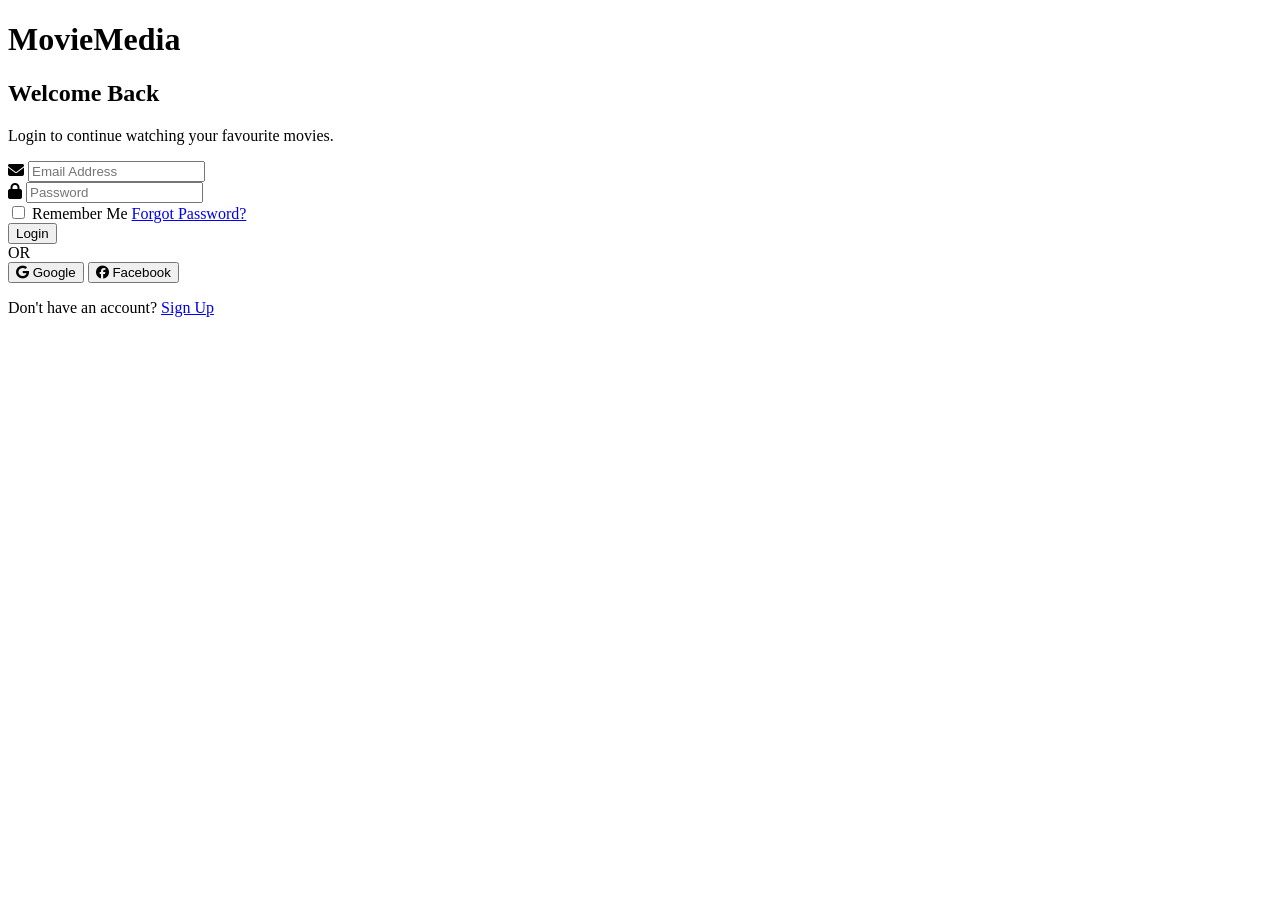
==== Loginpage.html @ b87baf0e "new commit" ====
<!DOCTYPE html>
<html lang="en">
<head>
    <meta charset="UTF-8">
    <meta name="viewport" content="width=device-width, initial-scale=1.0">
    <title>MovieMedia | Login</title>

    <link rel="stylesheet" href="style.css">
    <link rel="stylesheet" href="https://cdnjs.cloudflare.com/ajax/libs/font-awesome/6.4.0/css/all.min.css">
</head>

<body>

<div class="login-container">

    <div class="login-box">

        <h1>MovieMedia</h1>

        <h2>Welcome Back</h2>

        <p>Login to continue watching your favourite movies.</p>

        <form method="POST" action="#" onsubmit="handleLogin(event)">

            <div class="input-box">
                <i class="fa-solid fa-envelope"></i>
                <input type="email" name="email" placeholder="Email Address" required>
            </div>

            <div class="input-box">
                <i class="fa-solid fa-lock"></i>
                <input type="password" name="password" placeholder="Password" required>
            </div>

            <div class="options">

                <label>
                    <input type="checkbox" name="remember">
                    Remember Me
                </label>

                <a href="#">Forgot Password?</a>

            </div>

            <button type="submit" class="login-btn">
                Login
            </button>

        </form>

        <div class="divider">
            OR
        </div>

        <div class="social-login">

            <button type="button" onclick="loginWithGoogle()">
                <i class="fab fa-google"></i>
                Google
            </button>

            <button type="button" onclick="loginWithFacebook()">
                <i class="fab fa-facebook"></i>
                Facebook
            </button>

        </div>

        <p class="signup-link">
            Don't have an account?
            <a href="signup.html">Sign Up</a>
        </p>

    </div>

</div>

<script>
    function handleLogin(event) {
        event.preventDefault();
        const email = event.target.email.value;
        const password = event.target.password.value;
        if (email && password) {
            alert('Login successful for ' + email);
            // Redirect to home page or dashboard
            window.location.href = 'Home_page.html';
        } else {
            alert('Please fill in all fields');
        }
    }

    function loginWithGoogle() {
        alert('Google login functionality to be implemented');
    }

    function loginWithFacebook() {
        alert('Facebook login functionality to be implemented');
    }
</script>

</body>
</html>
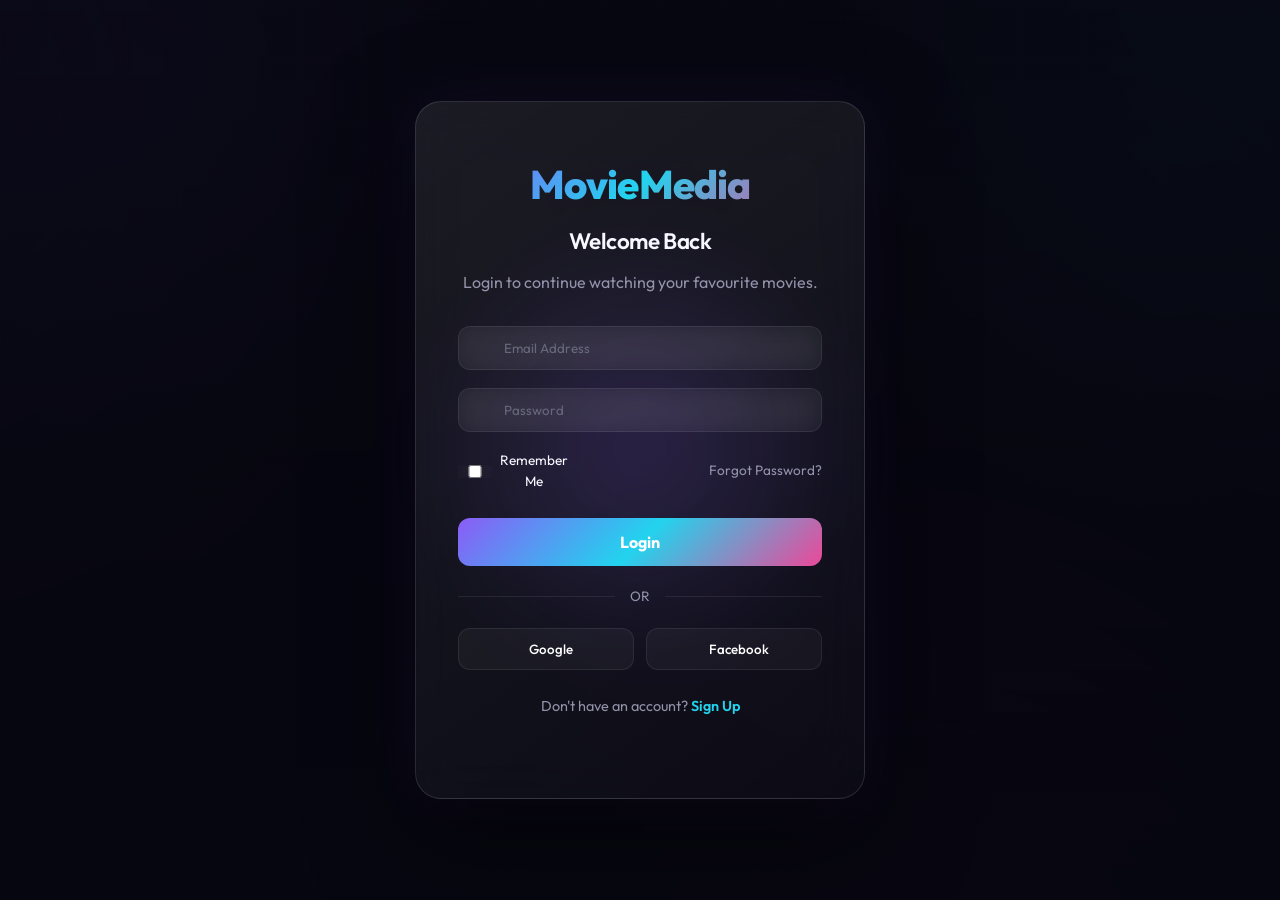
==== commit 07925333: "new commit" ====
--- a/Loginpage.html
+++ b/Loginpage.html
@@ -6,7 +6,7 @@
     <title>MovieMedia | Login</title>
 
     <link rel="stylesheet" href="style.css">
-    <link rel="stylesheet" href="https://cdnjs.cloudflare.com/ajax/libs/font-awesome/6.4.0/css/all.min.css">
+    
 </head>
 
 <body>
--- a/style.css
+++ b/style.css
@@ -0,0 +1,2320 @@
+@import url('https://fonts.googleapis.com/css2?family=Outfit:wght@300;400;500;600;700;800&display=swap');
+
+:root {
+
+    --bg-color: #070711;
+    --surface-color: #10101c;
+    --surface-color-light: #171729;
+
+    --text-primary: #f7f7ff;
+    --text-secondary: #9292aa;
+
+
+    --accent-color: #8b5cf6;
+    --accent-hover: #a78bfa;
+
+    --cyan: #22d3ee;
+    --pink: #ec4899;
+    --blue: #3b82f6;
+
+
+    --border-color: rgba(255, 255, 255, 0.08);
+    --glass-bg: rgba(13, 13, 28, 0.68);
+    --glass-border: rgba(255, 255, 255, 0.10);
+
+    --gradient:
+        linear-gradient(135deg,
+            #8b5cf6,
+            #22d3ee,
+            #ec4899);
+
+    --gradient-purple:
+        linear-gradient(135deg,
+            #8b5cf6,
+            #6366f1);
+
+    --gradient-cyan:
+        linear-gradient(135deg,
+            #06b6d4,
+            #22d3ee);
+
+    --shadow:
+        0 20px 60px rgba(0, 0, 0, 0.45);
+
+    --glow-purple:
+        0 0 35px rgba(139, 92, 246, 0.20);
+
+    --glow-cyan:
+        0 0 35px rgba(34, 211, 238, 0.18);
+
+    --font-main: 'Outfit', sans-serif;
+
+    --transition:
+        all 0.35s cubic-bezier(0.2, 0.8, 0.2, 1);
+}
+
+* {
+    margin: 0;
+    padding: 0;
+    box-sizing: border-box;
+}
+
+html {
+    scroll-behavior: smooth;
+}
+
+body {
+    font-family: var(--font-main);
+    background:
+        radial-gradient(circle at 10% 10%,
+            rgba(139, 92, 246, 0.08),
+            transparent 25%),
+        radial-gradient(circle at 90% 20%,
+            rgba(34, 211, 238, 0.06),
+            transparent 25%),
+        var(--bg-color);
+
+    color: var(--text-primary);
+    line-height: 1.6;
+    overflow-x: hidden;
+
+    min-height: 100vh;
+}
+
+
+
+body::before {
+    content: "";
+    position: fixed;
+    inset: -50%;
+
+    background:
+        radial-gradient(circle at 20% 30%,
+            rgba(139, 92, 246, 0.14),
+            transparent 25%),
+        radial-gradient(circle at 80% 20%,
+            rgba(34, 211, 238, 0.10),
+            transparent 25%),
+        radial-gradient(circle at 60% 80%,
+            rgba(236, 72, 153, 0.08),
+            transparent 25%);
+
+    filter: blur(90px);
+
+    animation: auroraMove 16s ease-in-out infinite alternate;
+
+    pointer-events: none;
+    z-index: -2;
+}
+
+body::after {
+    content: "";
+
+    position: fixed;
+    inset: 0;
+
+    background-image:
+        linear-gradient(rgba(255, 255, 255, 0.015) 1px,
+            transparent 1px),
+        linear-gradient(90deg,
+            rgba(255, 255, 255, 0.015) 1px,
+            transparent 1px);
+
+    background-size: 60px 60px;
+
+    mask-image:
+        linear-gradient(to bottom,
+            black,
+            transparent 90%);
+
+    pointer-events: none;
+    z-index: -1;
+}
+
+@keyframes auroraMove {
+    0% {
+        transform: translate(-3%, -2%) scale(1);
+    }
+
+    50% {
+        transform: translate(2%, 3%) scale(1.05);
+    }
+
+    100% {
+        transform: translate(4%, -2%) scale(1.08);
+    }
+}
+
+a {
+    text-decoration: none;
+    color: var(--text-secondary);
+    transition: var(--transition);
+}
+
+a:hover {
+    color: var(--text-primary);
+}
+
+
+button {
+    cursor: pointer;
+    font-family: var(--font-main);
+
+    border: none;
+    outline: none;
+
+    transition: var(--transition);
+}
+
+
+h1,
+h2,
+h3,
+h4,
+h5,
+h6 {
+    color: var(--text-primary);
+    font-weight: 600;
+    letter-spacing: -0.02em;
+}
+
+::selection {
+    background: rgba(139, 92, 246, 0.35);
+    color: white;
+}
+
+.badge,
+.new-badge {
+    position: absolute;
+
+    top: 12px;
+    left: 12px;
+
+    padding: 5px 11px;
+
+    border-radius: 8px;
+
+    background:
+        linear-gradient(135deg,
+            rgba(139, 92, 246, 0.95),
+            rgba(99, 102, 241, 0.95));
+
+    color: white;
+
+    font-size: 0.72rem;
+    font-weight: 700;
+
+    letter-spacing: 0.05em;
+    text-transform: uppercase;
+
+    z-index: 5;
+
+    box-shadow:
+        0 8px 25px rgba(139, 92, 246, 0.35);
+
+    backdrop-filter: blur(10px);
+}
+
+.new-badge {
+    background:
+        linear-gradient(135deg,
+            var(--cyan),
+            var(--blue));
+
+    box-shadow:
+        0 8px 25px rgba(34, 211, 238, 0.30);
+}
+
+
+input,
+textarea {
+    font-family: var(--font-main);
+
+    width: 100%;
+
+    background: rgba(255, 255, 255, 0.035);
+
+    border: 1px solid var(--border-color);
+
+    color: var(--text-primary);
+
+    padding: 13px 16px;
+
+    border-radius: 12px;
+
+    outline: none;
+
+    transition: var(--transition);
+
+    backdrop-filter: blur(10px);
+}
+
+input::placeholder,
+textarea::placeholder {
+    color: #68687d;
+}
+
+input:focus,
+textarea:focus {
+    border-color: rgba(139, 92, 246, 0.75);
+
+    background: rgba(139, 92, 246, 0.055);
+
+    box-shadow:
+        0 0 0 3px rgba(139, 92, 246, 0.10),
+        0 0 25px rgba(139, 92, 246, 0.08);
+}
+
+.movie-section {
+    padding: 70px 5%;
+}
+
+.movie-section h2 {
+    margin-bottom: 30px;
+
+    font-size: 2rem;
+
+    display: flex;
+    align-items: center;
+
+    gap: 12px;
+}
+
+.movie-section h2::before {
+    content: "";
+
+    width: 5px;
+    height: 30px;
+
+    border-radius: 20px;
+
+    background: var(--gradient);
+
+    box-shadow:
+        0 0 20px rgba(139, 92, 246, 0.5);
+}
+
+
+.movie-container {
+    display: grid;
+
+    grid-template-columns:
+        repeat(auto-fill, minmax(220px, 1fr));
+
+    gap: 28px;
+}
+
+
+
+.movie-card {
+    position: relative;
+
+    background:
+        linear-gradient(145deg,
+            rgba(255, 255, 255, 0.065),
+            rgba(255, 255, 255, 0.015));
+
+    border: 1px solid var(--border-color);
+
+    border-radius: 20px;
+
+    overflow: hidden;
+
+    cursor: pointer;
+
+    box-shadow: var(--shadow);
+
+    transform: translateZ(0);
+
+    transition:
+        transform 0.5s cubic-bezier(0.2, 0.8, 0.2, 1),
+        box-shadow 0.5s ease,
+        border-color 0.5s ease;
+}
+
+.movie-card::before {
+    content: "";
+
+    position: absolute;
+
+    inset: 0;
+
+    background:
+        linear-gradient(135deg,
+            rgba(139, 92, 246, 0.10),
+            transparent 45%,
+            rgba(34, 211, 238, 0.06));
+
+    opacity: 0;
+
+    transition: opacity 0.5s ease;
+
+    pointer-events: none;
+
+    z-index: 2;
+}
+
+.movie-card::after {
+    content: "";
+
+    position: absolute;
+
+    left: 0;
+    right: 0;
+    bottom: 0;
+
+    height: 55%;
+
+    background:
+        linear-gradient(to top,
+            rgba(7, 7, 17, 0.98),
+            transparent);
+
+    pointer-events: none;
+
+    z-index: 1;
+}
+
+.movie-card:hover {
+    transform:
+        translateY(-12px) scale(1.025);
+
+    border-color:
+        rgba(139, 92, 246, 0.45);
+
+    box-shadow:
+        0 30px 70px rgba(0, 0, 0, 0.65),
+        0 0 40px rgba(139, 92, 246, 0.13);
+}
+
+.movie-card:hover::before {
+    opacity: 1;
+}
+
+.movie-card img {
+    width: 100%;
+    height: 340px;
+
+    object-fit: cover;
+
+    display: block;
+
+    background: var(--surface-color-light);
+
+    transition:
+        transform 0.7s cubic-bezier(0.2, 0.8, 0.2, 1),
+        filter 0.5s ease;
+}
+
+.movie-card:hover img {
+    transform: scale(1.08);
+
+    filter:
+        brightness(0.72) saturate(1.15);
+}
+
+
+.movie-card h3 {
+    position: relative;
+
+    padding: 18px 18px 5px;
+
+    font-size: 1.15rem;
+
+    white-space: nowrap;
+
+    overflow: hidden;
+
+    text-overflow: ellipsis;
+
+    z-index: 3;
+}
+
+.movie-card p {
+    position: relative;
+
+    padding: 0 18px 18px;
+
+    color: var(--text-secondary);
+
+    font-size: 0.88rem;
+
+    z-index: 3;
+}
+
+.live-section {
+    padding: 70px 5%;
+}
+
+.live-section h2 {
+    margin-bottom: 30px;
+    font-size: 2rem;
+}
+
+.live-card {
+    position: relative;
+
+    display: flex;
+
+    background:
+        linear-gradient(120deg,
+            rgba(139, 92, 246, 0.12),
+            rgba(34, 211, 238, 0.04),
+            rgba(255, 255, 255, 0.02));
+
+    border-radius: 24px;
+
+    overflow: hidden;
+
+    border: 1px solid rgba(139, 92, 246, 0.18);
+
+    box-shadow:
+        0 30px 80px rgba(0, 0, 0, 0.5);
+
+    backdrop-filter: blur(20px);
+}
+
+.live-card::before {
+    content: "";
+
+    position: absolute;
+
+    width: 300px;
+    height: 300px;
+
+    right: -100px;
+    top: -100px;
+
+    background: var(--cyan);
+
+    opacity: 0.08;
+
+    filter: blur(80px);
+
+    border-radius: 50%;
+}
+
+
+/* =========================================================
+   LIVE IMAGE
+   ========================================================= */
+
+.live-card img {
+    width: 50%;
+
+    object-fit: cover;
+
+    background: var(--surface-color-light);
+
+    transition: transform 0.7s ease;
+}
+
+.live-card:hover img {
+    transform: scale(1.04);
+}
+
+
+.live-content {
+    position: relative;
+
+    padding: 55px;
+
+    width: 50%;
+
+    display: flex;
+
+    flex-direction: column;
+
+    justify-content: center;
+
+    align-items: flex-start;
+
+    z-index: 2;
+}
+
+
+.live-indicator {
+    background:
+        rgba(236, 72, 153, 0.08);
+
+    color: #f472b6;
+
+    padding: 7px 14px;
+
+    border-radius: 50px;
+
+    font-size: 0.78rem;
+
+    font-weight: 700;
+
+    margin-bottom: 18px;
+
+    display: inline-flex;
+
+    align-items: center;
+
+    gap: 8px;
+
+    border:
+        1px solid rgba(236, 72, 153, 0.18);
+
+    text-transform: uppercase;
+
+    letter-spacing: 0.08em;
+}
+
+.live-indicator::before {
+    content: "";
+
+    width: 7px;
+    height: 7px;
+
+    background: #f472b6;
+
+    border-radius: 50%;
+
+    box-shadow:
+        0 0 12px #f472b6;
+
+    animation: livePulse 1.5s infinite;
+}
+
+@keyframes livePulse {
+    0% {
+        opacity: 1;
+        transform: scale(1);
+    }
+
+    50% {
+        opacity: 0.4;
+        transform: scale(0.7);
+    }
+
+    100% {
+        opacity: 1;
+        transform: scale(1);
+    }
+}
+
+.live-content h3 {
+    font-size: 2.5rem;
+
+    line-height: 1.15;
+
+    margin-bottom: 18px;
+}
+
+.live-content p {
+    color: var(--text-secondary);
+
+    margin-bottom: 28px;
+
+    font-size: 1.05rem;
+
+    max-width: 550px;
+}
+
+.live-content button {
+    position: relative;
+
+    background: var(--gradient-purple);
+
+    color: white;
+
+    padding: 13px 25px;
+
+    border-radius: 12px;
+
+    font-size: 0.95rem;
+
+    font-weight: 700;
+
+    display: flex;
+
+    align-items: center;
+
+    gap: 9px;
+
+    overflow: hidden;
+}
+
+.live-content button::before {
+    content: "";
+
+    position: absolute;
+
+    top: 0;
+    left: -100%;
+
+    width: 100%;
+    height: 100%;
+
+    background:
+        linear-gradient(90deg,
+            transparent,
+            rgba(255, 255, 255, 0.25),
+            transparent);
+
+    transition: left 0.6s ease;
+}
+
+.live-content button:hover::before {
+    left: 100%;
+}
+
+.live-content button:hover {
+    transform: translateY(-3px);
+
+    box-shadow:
+        0 12px 35px rgba(139, 92, 246, 0.30);
+}
+
+.chatbot {
+    position: fixed;
+
+    bottom: 30px;
+    right: 30px;
+
+    z-index: 100;
+}
+
+
+.chat-btn {
+    position: relative;
+
+    width: 64px;
+    height: 64px;
+
+    border-radius: 50%;
+
+    background:
+        radial-gradient(circle at 35% 30%,
+            #ffffff,
+            #22d3ee 18%,
+            #8b5cf6 55%,
+            #11111f 100%);
+
+    color: white;
+
+    font-size: 1.35rem;
+
+    display: flex;
+
+    align-items: center;
+    justify-content: center;
+
+    box-shadow:
+        0 0 25px rgba(139, 92, 246, 0.5),
+        0 0 60px rgba(34, 211, 238, 0.18);
+
+    animation: orbFloat 3s ease-in-out infinite;
+}
+
+.chat-btn::before {
+    content: "";
+
+    position: absolute;
+
+    inset: -7px;
+
+    border-radius: 50%;
+
+    border: 1px solid rgba(139, 92, 246, 0.4);
+
+    animation: orbRing 2.5s linear infinite;
+}
+
+.chat-btn::after {
+    content: "";
+
+    position: absolute;
+
+    inset: -15px;
+
+    border-radius: 50%;
+
+    border: 1px solid rgba(34, 211, 238, 0.12);
+
+    animation:
+        orbRing 3.5s linear infinite reverse;
+}
+
+.chat-btn:hover {
+    transform: scale(1.12);
+
+    box-shadow:
+        0 0 35px rgba(139, 92, 246, 0.65),
+        0 0 80px rgba(34, 211, 238, 0.25);
+}
+
+@keyframes orbFloat {
+
+    0%,
+    100% {
+        transform: translateY(0);
+    }
+
+    50% {
+        transform: translateY(-7px);
+    }
+}
+
+@keyframes orbRing {
+    from {
+        transform: rotate(0deg);
+    }
+
+    to {
+        transform: rotate(360deg);
+    }
+}
+
+
+.chat-window {
+    position: absolute;
+
+    bottom: 85px;
+    right: 0;
+
+    width: 370px;
+
+    background:
+        rgba(12, 12, 25, 0.88);
+
+    border-radius: 22px;
+
+    box-shadow:
+        0 30px 80px rgba(0, 0, 0, 0.65),
+        0 0 40px rgba(139, 92, 246, 0.10);
+
+    border:
+        1px solid rgba(255, 255, 255, 0.09);
+
+    overflow: hidden;
+
+    display: flex;
+
+    flex-direction: column;
+
+    backdrop-filter: blur(25px);
+}
+
+.chat-header {
+    position: relative;
+
+    background:
+        linear-gradient(135deg,
+            rgba(139, 92, 246, 0.18),
+            rgba(34, 211, 238, 0.06));
+
+    padding: 17px 20px;
+
+    display: flex;
+
+    justify-content: space-between;
+
+    align-items: center;
+
+    border-bottom:
+        1px solid var(--border-color);
+}
+
+.chat-header h3 {
+    font-size: 1rem;
+}
+
+.chat-header h3::before {
+    content: "●";
+
+    color: #22d3ee;
+
+    font-size: 0.65rem;
+
+    margin-right: 8px;
+
+    text-shadow:
+        0 0 10px #22d3ee;
+}
+
+
+.close-btn {
+    background: transparent;
+
+    color: var(--text-secondary);
+
+    font-size: 1.2rem;
+}
+
+.close-btn:hover {
+    color: #f472b6;
+
+    transform: rotate(90deg);
+}
+
+
+.chat-body {
+    padding: 20px;
+
+    height: 310px;
+
+    overflow-y: auto;
+
+    display: flex;
+
+    flex-direction: column;
+
+    gap: 13px;
+
+    scrollbar-width: thin;
+
+    scrollbar-color:
+        rgba(139, 92, 246, 0.4) transparent;
+}
+
+
+.bot-message,
+.user-message {
+    padding: 11px 15px;
+
+    border-radius: 16px;
+
+    max-width: 82%;
+
+    font-size: 0.9rem;
+
+    line-height: 1.5;
+}
+
+.bot-message {
+    background:
+        rgba(255, 255, 255, 0.055);
+
+    align-self: flex-start;
+
+    border-bottom-left-radius: 4px;
+
+    border:
+        1px solid rgba(255, 255, 255, 0.05);
+}
+
+.user-message {
+    background:
+        var(--gradient-purple);
+
+    align-self: flex-end;
+
+    border-bottom-right-radius: 4px;
+
+    box-shadow:
+        0 7px 20px rgba(139, 92, 246, 0.18);
+}
+
+.chat-footer {
+    padding: 14px;
+
+    background:
+        rgba(255, 255, 255, 0.025);
+
+    border-top:
+        1px solid var(--border-color);
+
+    display: flex;
+
+    gap: 9px;
+}
+
+.chat-footer input {
+    background:
+        rgba(255, 255, 255, 0.045);
+
+    border:
+        1px solid rgba(255, 255, 255, 0.07);
+
+    padding:
+        10px 14px;
+}
+
+.chat-footer button {
+    background:
+        var(--gradient-purple);
+
+    color: white;
+
+    width: 45px;
+
+    border-radius: 11px;
+
+    display: flex;
+
+    align-items: center;
+    justify-content: center;
+}
+
+.chat-footer button:hover {
+    transform: translateY(-2px);
+
+    box-shadow:
+        0 8px 25px rgba(139, 92, 246, 0.25);
+}
+
+
+footer {
+    position: relative;
+
+    background:
+        linear-gradient(180deg,
+            transparent,
+            rgba(7, 7, 17, 0.95) 20%);
+
+    padding:
+        80px 5% 25px;
+
+    margin-top: 70px;
+
+    border-top:
+        1px solid rgba(255, 255, 255, 0.05);
+}
+
+.footer-container {
+    display: grid;
+
+    grid-template-columns:
+        repeat(auto-fit, minmax(200px, 1fr));
+
+    gap: 50px;
+
+    margin-bottom: 45px;
+}
+
+
+.footer-logo h2 {
+    font-size: 2.2rem;
+
+    margin-bottom: 15px;
+
+    background:
+        var(--gradient);
+
+    -webkit-background-clip: text;
+    background-clip: text;
+
+    color: transparent;
+}
+
+.footer-logo p {
+    color: var(--text-secondary);
+
+    max-width: 300px;
+}
+
+
+.footer-links h3,
+.social-icons h3 {
+    margin-bottom: 20px;
+
+    font-size: 1rem;
+}
+
+.footer-links ul {
+    list-style: none;
+}
+
+.footer-links li {
+    margin-bottom: 12px;
+}
+
+.footer-links a:hover {
+    color: var(--cyan);
+
+    padding-left: 4px;
+}
+
+.social-icons a {
+    display: inline-flex;
+
+    width: 42px;
+    height: 42px;
+
+    background:
+        rgba(255, 255, 255, 0.045);
+
+    border:
+        1px solid var(--border-color);
+
+    border-radius: 12px;
+
+    align-items: center;
+    justify-content: center;
+
+    margin-right: 8px;
+
+    color: white;
+}
+
+.social-icons a:hover {
+    background:
+        rgba(139, 92, 246, 0.15);
+
+    border-color:
+        rgba(139, 92, 246, 0.35);
+
+    color: var(--cyan);
+
+    transform:
+        translateY(-4px);
+}
+
+
+footer hr {
+    border: none;
+
+    border-top:
+        1px solid var(--border-color);
+
+    margin-bottom: 20px;
+}
+
+.copyright {
+    text-align: center;
+
+    color: var(--text-secondary);
+
+    font-size: 0.82rem;
+}
+
+
+.login-container,
+.signup-container {
+    min-height: 100vh;
+
+    display: flex;
+
+    align-items: center;
+    justify-content: center;
+
+    background:
+        linear-gradient(rgba(7, 7, 17, 0.78),
+            rgba(7, 7, 17, 0.94)),
+        url('https://images.unsplash.com/photo-1574375927938-d5a98e8ffe85?q=80&w=2069&auto=format&fit=crop');
+
+    background-size: cover;
+
+    background-position: center;
+
+    padding: 30px;
+
+    position: relative;
+}
+
+.login-container::before,
+.signup-container::before {
+    content: "";
+
+    position: absolute;
+
+    width: 500px;
+    height: 500px;
+
+    background:
+        radial-gradient(circle,
+            rgba(139, 92, 246, 0.20),
+            transparent 65%);
+
+    filter: blur(20px);
+}
+
+
+.login-box,
+.signup-box {
+    position: relative;
+
+    background:
+        linear-gradient(145deg,
+            rgba(255, 255, 255, 0.085),
+            rgba(255, 255, 255, 0.025));
+
+    backdrop-filter: blur(25px);
+
+    -webkit-backdrop-filter: blur(25px);
+
+    border:
+        1px solid rgba(255, 255, 255, 0.12);
+
+    padding:
+        50px 42px;
+
+    border-radius: 26px;
+
+    width: 100%;
+
+    max-width: 450px;
+
+    box-shadow:
+        0 35px 100px rgba(0, 0, 0, 0.65),
+        0 0 60px rgba(139, 92, 246, 0.10);
+
+    text-align: center;
+}
+
+.signup-box {
+    max-width: 550px;
+}
+
+
+.login-box h1,
+.signup-box h1 {
+    background:
+        var(--gradient);
+
+    -webkit-background-clip: text;
+    background-clip: text;
+
+    color: transparent;
+
+    font-size: 2.5rem;
+
+    margin-bottom: 8px;
+
+    font-weight: 800;
+}
+
+.login-box h2,
+.signup-box h2 {
+    font-size: 1.4rem;
+
+    margin-bottom: 10px;
+}
+
+.login-box p,
+.signup-box>p {
+    color: var(--text-secondary);
+
+    margin-bottom: 30px;
+}
+
+
+.input-box {
+    position: relative;
+
+    margin-bottom: 18px;
+}
+
+.input-box i {
+    position: absolute;
+
+    left: 16px;
+    top: 50%;
+
+    transform: translateY(-50%);
+
+    color: #77778f;
+
+    z-index: 2;
+}
+
+.input-box input {
+    padding-left: 45px;
+
+    background:
+        rgba(255, 255, 255, 0.035);
+}
+
+.options {
+    display: flex;
+
+    justify-content: space-between;
+
+    align-items: center;
+
+    margin-bottom: 25px;
+
+    font-size: 0.85rem;
+}
+
+.options label {
+    display: flex;
+
+    align-items: center;
+
+    gap: 8px;
+
+    cursor: pointer;
+}
+
+
+.login-btn,
+.signup-btn {
+    position: relative;
+
+    width: 100%;
+
+    background:
+        var(--gradient);
+
+    color: white;
+
+    padding: 14px;
+
+    border-radius: 12px;
+
+    font-size: 1rem;
+
+    font-weight: 700;
+
+    margin-bottom: 20px;
+
+    overflow: hidden;
+}
+
+.login-btn::before,
+.signup-btn::before {
+    content: "";
+
+    position: absolute;
+
+    top: 0;
+    left: -120%;
+
+    width: 100%;
+    height: 100%;
+
+    background:
+        linear-gradient(90deg,
+            transparent,
+            rgba(255, 255, 255, 0.25),
+            transparent);
+
+    transition: left 0.6s ease;
+}
+
+.login-btn:hover::before,
+.signup-btn:hover::before {
+    left: 120%;
+}
+
+.login-btn:hover,
+.signup-btn:hover {
+    transform: translateY(-3px);
+
+    box-shadow:
+        0 15px 35px rgba(139, 92, 246, 0.30);
+}
+
+
+/* =========================================================
+   DIVIDER
+   ========================================================= */
+
+.divider {
+    display: flex;
+
+    align-items: center;
+
+    text-align: center;
+
+    color: var(--text-secondary);
+
+    margin-bottom: 20px;
+
+    font-size: 0.85rem;
+}
+
+.divider::before,
+.divider::after {
+    content: '';
+
+    flex: 1;
+
+    border-bottom:
+        1px solid var(--border-color);
+}
+
+.divider::before {
+    margin-right: 15px;
+}
+
+.divider::after {
+    margin-left: 15px;
+}
+
+
+.social-login {
+    display: flex;
+
+    gap: 12px;
+
+    margin-bottom: 25px;
+}
+
+.social-login button {
+    flex: 1;
+
+    padding: 12px;
+
+    border-radius: 12px;
+
+    background:
+        rgba(255, 255, 255, 0.04);
+
+    border:
+        1px solid var(--border-color);
+
+    color: white;
+
+    display: flex;
+
+    align-items: center;
+
+    justify-content: center;
+
+    gap: 10px;
+
+    font-weight: 500;
+}
+
+.social-login button:hover {
+    background:
+        rgba(255, 255, 255, 0.08);
+
+    border-color:
+        rgba(139, 92, 246, 0.35);
+
+    transform: translateY(-2px);
+}
+
+.signup-link,
+.login-link {
+    color: var(--text-secondary);
+
+    font-size: 0.9rem;
+}
+
+.signup-link a,
+.login-link a {
+    color: var(--cyan);
+
+    font-weight: 600;
+}
+
+.signup-link a:hover,
+.login-link a:hover {
+    color: var(--accent-hover);
+
+    text-decoration: none;
+}
+
+
+.row {
+    display: flex;
+
+    gap: 15px;
+}
+
+.row .input-box {
+    flex: 1;
+}
+
+
+.profile-container {
+    display: flex;
+
+    min-height: 100vh;
+
+    padding: 40px 5%;
+
+    gap: 30px;
+}
+
+.sidebar {
+    width: 280px;
+
+    background:
+        linear-gradient(145deg,
+            rgba(255, 255, 255, 0.06),
+            rgba(255, 255, 255, 0.018));
+
+    border-radius: 22px;
+
+    padding: 30px 20px;
+
+    display: flex;
+
+    flex-direction: column;
+
+    border:
+        1px solid var(--border-color);
+
+    height: fit-content;
+
+    position: sticky;
+
+    top: 30px;
+
+    backdrop-filter: blur(20px);
+
+    box-shadow:
+        0 20px 60px rgba(0, 0, 0, 0.3);
+}
+
+
+.profile-image {
+    text-align: center;
+
+    margin-bottom: 30px;
+}
+
+.profile-image img {
+    width: 105px;
+    height: 105px;
+
+    border-radius: 50%;
+
+    object-fit: cover;
+
+    margin-bottom: 15px;
+
+    border:
+        2px solid transparent;
+
+    background:
+        linear-gradient(var(--bg-color),
+            var(--bg-color)) padding-box,
+        var(--gradient) border-box;
+
+    padding: 4px;
+
+    box-shadow:
+        0 0 35px rgba(139, 92, 246, 0.18);
+}
+
+.profile-image p {
+    color: var(--cyan);
+
+    font-size: 0.85rem;
+
+    font-weight: 600;
+}
+
+
+
+
+.sidebar ul {
+    list-style: none;
+
+    flex-grow: 1;
+
+    margin-bottom: 30px;
+}
+
+.sidebar li {
+    margin-bottom: 8px;
+}
+
+.sidebar li a {
+    display: flex;
+
+    align-items: center;
+
+    padding: 13px 15px;
+
+    border-radius: 12px;
+
+    color: var(--text-secondary);
+
+    font-weight: 500;
+
+    transition: var(--transition);
+}
+
+.sidebar li i {
+    margin-right: 15px;
+
+    width: 20px;
+
+    text-align: center;
+}
+
+.sidebar li a:hover,
+.sidebar li a.active {
+    background:
+        linear-gradient(90deg,
+            rgba(139, 92, 246, 0.14),
+            rgba(34, 211, 238, 0.035));
+
+    color: white;
+
+    border-left:
+        3px solid var(--accent-color);
+
+    padding-left: 12px;
+}
+
+
+.logout-btn {
+    background:
+        rgba(236, 72, 153, 0.07);
+
+    color: #f472b6;
+
+    padding: 12px;
+
+    border-radius: 12px;
+
+    font-weight: 600;
+
+    display: flex;
+
+    align-items: center;
+
+    justify-content: center;
+
+    gap: 10px;
+
+    border:
+        1px solid rgba(236, 72, 153, 0.10);
+}
+
+.logout-btn:hover {
+    background:
+        rgba(236, 72, 153, 0.15);
+
+    border-color:
+        rgba(236, 72, 153, 0.25);
+
+    transform: translateY(-2px);
+}
+
+
+
+.content {
+    flex: 1;
+
+    display: flex;
+
+    flex-direction: column;
+
+    gap: 25px;
+}
+
+
+.card {
+    position: relative;
+
+    background:
+        linear-gradient(145deg,
+            rgba(255, 255, 255, 0.06),
+            rgba(255, 255, 255, 0.018));
+
+    border-radius: 20px;
+
+    padding: 30px;
+
+    border:
+        1px solid var(--border-color);
+
+    backdrop-filter: blur(15px);
+
+    box-shadow:
+        0 20px 50px rgba(0, 0, 0, 0.25);
+
+    overflow: hidden;
+}
+
+.card::before {
+    content: "";
+
+    position: absolute;
+
+    width: 180px;
+    height: 180px;
+
+    right: -90px;
+    top: -90px;
+
+    background:
+        radial-gradient(circle,
+            rgba(139, 92, 246, 0.12),
+            transparent 70%);
+
+    pointer-events: none;
+}
+
+.card h2 {
+    margin-bottom: 25px;
+
+    padding-bottom: 15px;
+
+    border-bottom:
+        1px solid var(--border-color);
+
+    font-size: 1.35rem;
+}
+
+.card p {
+    margin-bottom: 15px;
+
+    color: var(--text-secondary);
+}
+
+.card p strong {
+    color: var(--text-primary);
+
+    display: inline-block;
+
+    width: 120px;
+}
+
+.card button {
+    margin-top: 15px;
+
+    padding: 11px 21px;
+
+    background:
+        var(--gradient-purple);
+
+    color: white;
+
+    border-radius: 10px;
+
+    font-weight: 600;
+}
+
+.card button:hover {
+    transform: translateY(-2px);
+
+    box-shadow:
+        0 10px 25px rgba(139, 92, 246, 0.25);
+}
+
+
+.movie-grid {
+    display: grid;
+
+    grid-template-columns:
+        repeat(auto-fill, minmax(180px, 1fr));
+
+    gap: 20px;
+}
+
+.movie-grid .movie-card h4 {
+    padding: 12px;
+
+    font-size: 0.95rem;
+
+    background:
+        rgba(255, 255, 255, 0.025);
+}
+
+
+
+table {
+    width: 100%;
+
+    border-collapse: collapse;
+}
+
+th,
+td {
+    padding: 15px;
+
+    text-align: left;
+
+    border-bottom:
+        1px solid var(--border-color);
+}
+
+th {
+    color: var(--text-secondary);
+
+    font-weight: 500;
+
+    font-size: 0.85rem;
+
+    text-transform: uppercase;
+
+    letter-spacing: 0.05em;
+}
+
+tr {
+    transition: background 0.25s ease;
+}
+
+tr:hover td {
+    background:
+        rgba(139, 92, 246, 0.035);
+}
+
+
+.card form {
+    display: flex;
+
+    flex-direction: column;
+
+    gap: 15px;
+
+    max-width: 500px;
+}
+
+
+
+::-webkit-scrollbar {
+    width: 8px;
+}
+
+::-webkit-scrollbar-track {
+    background: #070711;
+}
+
+::-webkit-scrollbar-thumb {
+    background:
+        linear-gradient(180deg,
+            #8b5cf6,
+            #22d3ee);
+
+    border-radius: 20px;
+}
+
+::-webkit-scrollbar-thumb:hover {
+    background:
+        linear-gradient(180deg,
+            #a78bfa,
+            #67e8f9);
+}
+
+
+@media (max-width: 900px) {
+
+    .profile-container {
+        flex-direction: column;
+    }
+
+    .sidebar {
+        width: 100%;
+
+        position: static;
+    }
+
+    .live-card {
+        flex-direction: column;
+    }
+
+    .live-card img,
+    .live-content {
+        width: 100%;
+    }
+
+    .live-card img {
+        height: 350px;
+    }
+
+    .live-content {
+        padding: 40px;
+    }
+}
+
+
+
+@media (max-width: 768px) {
+
+    .movie-section,
+    .live-section {
+        padding:
+            45px 20px;
+    }
+
+    .movie-container {
+        grid-template-columns:
+            repeat(2, minmax(0, 1fr));
+
+        gap: 15px;
+    }
+
+    .movie-card img {
+        height: 260px;
+    }
+
+    .live-content {
+        padding: 30px 25px;
+    }
+
+    .live-content h3 {
+        font-size: 2rem;
+    }
+
+    .chat-window {
+        width: calc(100vw - 30px);
+
+        right: -5px;
+    }
+
+    .chatbot {
+        right: 20px;
+        bottom: 20px;
+    }
+
+    .social-login {
+        flex-direction: column;
+    }
+}
+
+
+
+@media (max-width: 600px) {
+
+    .row {
+        flex-direction: column;
+
+        gap: 0;
+    }
+
+    .login-box,
+    .signup-box {
+        padding:
+            35px 22px;
+
+        border-radius: 20px;
+    }
+
+    .login-box h1,
+    .signup-box h1 {
+        font-size: 2rem;
+    }
+
+    .movie-container {
+        grid-template-columns:
+            repeat(2, minmax(0, 1fr));
+    }
+
+    .movie-card img {
+        height: 230px;
+    }
+
+    .movie-card h3 {
+        font-size: 0.95rem;
+    }
+
+    .movie-card p {
+        font-size: 0.78rem;
+    }
+
+    .live-card img {
+        height: 250px;
+    }
+
+    .live-content h3 {
+        font-size: 1.7rem;
+    }
+
+    .profile-container {
+        padding:
+            20px 15px;
+    }
+
+    .card {
+        padding: 22px;
+    }
+
+    table {
+        font-size: 0.8rem;
+    }
+
+    th,
+    td {
+        padding: 10px;
+    }
+}
+
+
+
+@media (prefers-reduced-motion: reduce) {
+
+    *,
+    *::before,
+    *::after {
+        animation-duration: 0.01ms !important;
+
+        animation-iteration-count: 1 !important;
+
+        transition-duration: 0.01ms !important;
+
+        scroll-behavior: auto !important;
+    }
+}
+
+
+.navbar {
+    position: absolute;
+    top: 0;
+    left: 0;
+    right: 0;
+    padding: 25px 5%;
+    display: flex;
+    justify-content: space-between;
+    align-items: center;
+    z-index: 50;
+    background: transparent;
+}
+
+.navbar .logo h2 {
+    font-size: 2.2rem;
+    background: var(--gradient);
+    -webkit-background-clip: text;
+    background-clip: text;
+    color: transparent;
+    margin: 0;
+}
+
+.nav-btn {
+    background: var(--gradient-purple);
+    color: white;
+    padding: 10px 20px;
+    border-radius: 8px;
+    font-weight: 600;
+    font-size: 0.95rem;
+    transition: var(--transition);
+}
+
+.nav-btn:hover {
+    transform: translateY(-2px);
+    box-shadow: 0 5px 15px rgba(139, 92, 246, 0.3);
+}
+
+
+.hero-section {
+    position: relative;
+    height: 100vh;
+    min-height: 600px;
+    display: flex;
+    align-items: center;
+    justify-content: center;
+    text-align: center;
+    padding: 0 5%;
+}
+
+.hero-bg {
+    position: absolute;
+    inset: 0;
+    z-index: -1;
+}
+
+.hero-bg img {
+    width: 100%;
+    height: 100%;
+    object-fit: cover;
+    opacity: 0.4;
+}
+
+.hero-gradient {
+    position: absolute;
+    inset: 0;
+    background: radial-gradient(circle at center, rgba(7, 7, 17, 0.3) 0%, rgba(7, 7, 17, 0.9) 100%),
+        linear-gradient(to bottom, rgba(7, 7, 17, 0.8) 0%, transparent 40%, rgba(7, 7, 17, 1) 100%);
+}
+
+.hero-content {
+    max-width: 800px;
+    z-index: 2;
+}
+
+.hero-content h1 {
+    font-size: 4rem;
+    font-weight: 800;
+    line-height: 1.1;
+    margin-bottom: 20px;
+}
+
+.hero-content h2 {
+    font-size: 1.8rem;
+    font-weight: 500;
+    margin-bottom: 25px;
+}
+
+.hero-content p {
+    font-size: 1.2rem;
+    color: var(--text-secondary);
+    margin-bottom: 30px;
+}
+
+.email-cta {
+    display: flex;
+    max-width: 600px;
+    margin: 0 auto;
+    gap: 10px;
+}
+
+.email-cta input {
+    flex: 1;
+    padding: 18px 25px;
+    font-size: 1.1rem;
+    border-radius: 12px;
+    background: rgba(255, 255, 255, 0.1);
+    border: 1px solid rgba(255, 255, 255, 0.2);
+}
+
+.email-cta button {
+    padding: 18px 35px;
+    font-size: 1.2rem;
+    font-weight: 700;
+    background: var(--gradient);
+    color: white;
+    border-radius: 12px;
+    display: flex;
+    align-items: center;
+    gap: 10px;
+}
+
+.email-cta button:hover {
+    transform: scale(1.05);
+    box-shadow: 0 10px 25px rgba(139, 92, 246, 0.4);
+}
+
+
+
+.features-divider {
+    height: 8px;
+    background: #232323;
+    border-top: 1px solid rgba(255, 255, 255, 0.05);
+    border-bottom: 1px solid rgba(0, 0, 0, 0.8);
+}
+
+.feature-row {
+    display: flex;
+    align-items: center;
+    justify-content: space-between;
+    padding: 80px 10%;
+    gap: 50px;
+    max-width: 1400px;
+    margin: 0 auto;
+}
+
+.feature-row.reverse {
+    flex-direction: row-reverse;
+}
+
+.feature-text {
+    flex: 1;
+}
+
+.feature-text h2 {
+    font-size: 3rem;
+    margin-bottom: 20px;
+    line-height: 1.2;
+}
+
+.feature-text p {
+    font-size: 1.5rem;
+    color: var(--text-secondary);
+}
+
+.feature-visual {
+    flex: 1;
+    position: relative;
+    display: flex;
+    justify-content: center;
+}
+
+.tv-mockup,
+.mobile-mockup,
+.devices-mockup {
+    position: relative;
+    z-index: 2;
+}
+
+.tv-mockup img,
+.mobile-mockup img,
+.devices-mockup img {
+    max-width: 100%;
+    border-radius: 20px;
+    box-shadow: 0 20px 50px rgba(0, 0, 0, 0.5);
+    position: relative;
+    z-index: 2;
+}
+
+.mockup-glow {
+    position: absolute;
+    inset: -20px;
+    background: radial-gradient(circle, rgba(139, 92, 246, 0.3) 0%, transparent 70%);
+    filter: blur(40px);
+    z-index: 1;
+}
+
+.download-card {
+    position: absolute;
+    bottom: 8%;
+    left: 50%;
+    transform: translateX(-50%);
+    background: var(--surface-color);
+    border: 2px solid rgba(255, 255, 255, 0.1);
+    border-radius: 12px;
+    display: flex;
+    align-items: center;
+    padding: 10px 15px;
+    gap: 15px;
+    width: 60%;
+    min-width: 280px;
+    box-shadow: 0 10px 20px rgba(0, 0, 0, 0.7);
+    z-index: 3;
+}
+
+.download-card .poster {
+    height: 70px;
+    width: 50px;
+    border-radius: 5px;
+    box-shadow: none;
+}
+
+.download-text {
+    flex: 1;
+    text-align: left;
+}
+
+.download-text h4 {
+    font-size: 1rem;
+    margin-bottom: 2px;
+}
+
+.download-text span {
+    color: var(--blue);
+    font-size: 0.85rem;
+}
+
+.download-card i {
+    color: white;
+    font-size: 1.2rem;
+    animation: bounce 2s infinite;
+}
+
+@keyframes bounce {
+
+    0%,
+    20%,
+    50%,
+    80%,
+    100% {
+        transform: translateY(0);
+    }
+
+    40% {
+        transform: translateY(-5px);
+    }
+
+    60% {
+        transform: translateY(-3px);
+    }
+}
+
+
+.faq-section {
+    padding: 80px 10%;
+    max-width: 1000px;
+    margin: 0 auto;
+    text-align: center;
+}
+
+.faq-section h2 {
+    font-size: 3rem;
+    margin-bottom: 40px;
+}
+
+.accordion {
+    list-style: none;
+    margin-bottom: 50px;
+    text-align: left;
+}
+
+.accordion li {
+    margin-bottom: 10px;
+}
+
+.accordion-header {
+    width: 100%;
+    padding: 25px 30px;
+    background: var(--surface-color-light);
+    border: none;
+    display: flex;
+    justify-content: space-between;
+    align-items: center;
+    font-size: 1.5rem;
+    color: white;
+    transition: background 0.3s;
+    border-radius: 0;
+}
+
+.accordion-header:hover {
+    background: #3a3a4c;
+}
+
+.accordion-header i {
+    font-size: 1.8rem;
+}
+
+.accordion-body {
+    max-height: 0;
+    overflow: hidden;
+    transition: max-height 0.3s cubic-bezier(0.2, 0.8, 0.2, 1);
+    background: var(--surface-color-light);
+    border-top: 2px solid var(--bg-color);
+}
+
+.accordion-body p {
+    padding: 30px;
+    font-size: 1.3rem;
+    margin: 0;
+}
+
+.faq-cta p {
+    font-size: 1.2rem;
+    margin-bottom: 20px;
+}
+
+
+@media (max-width: 900px) {
+
+    .feature-row,
+    .feature-row.reverse {
+        flex-direction: column;
+        text-align: center;
+        padding: 50px 5%;
+        gap: 30px;
+    }
+
+    .hero-content h1 {
+        font-size: 3rem;
+    }
+
+    .hero-content h2 {
+        font-size: 1.5rem;
+    }
+}
+
+@media (max-width: 600px) {
+    .email-cta {
+        flex-direction: column;
+    }
+
+    .email-cta button {
+        justify-content: center;
+    }
+
+    .hero-content h1 {
+        font-size: 2.2rem;
+    }
+
+    .feature-text h2 {
+        font-size: 2rem;
+    }
+
+    .feature-text p {
+        font-size: 1.2rem;
+    }
+
+    .accordion-header {
+        font-size: 1.2rem;
+        padding: 20px;
+    }
+
+    .accordion-body p {
+        font-size: 1rem;
+        padding: 20px;
+    }
+}
